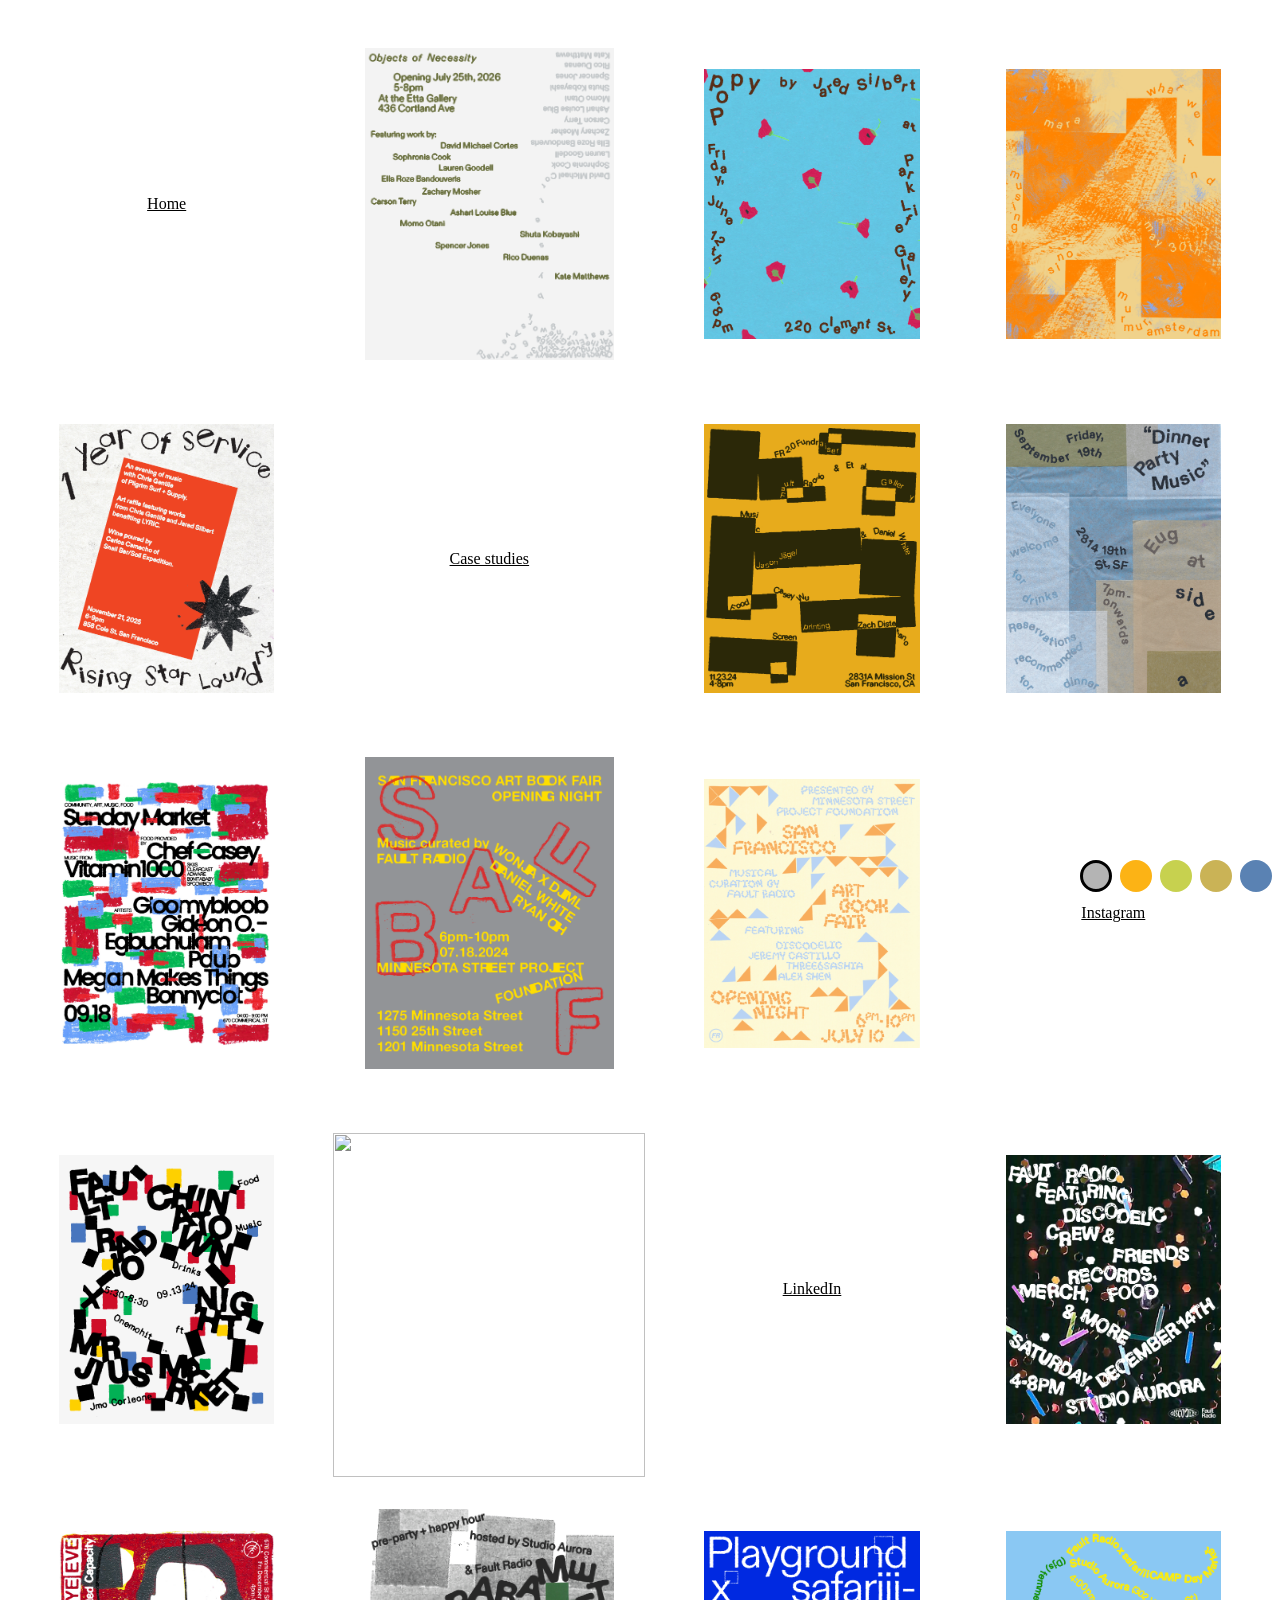
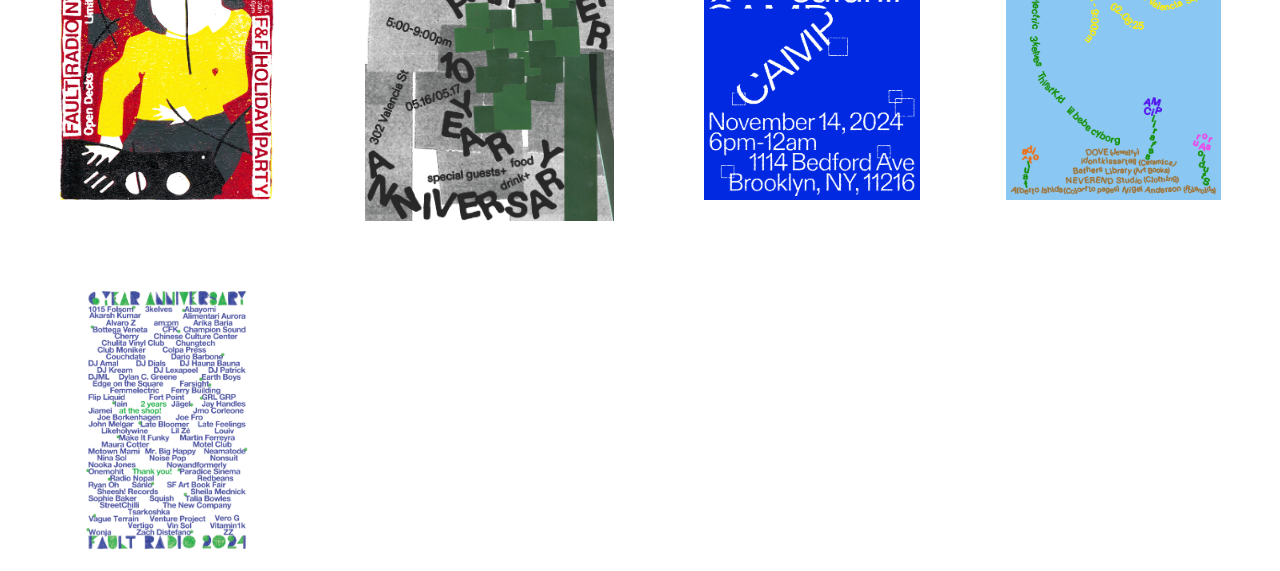
==== work/index.html @ 74e3fcdd "Fixing urls" ====
<html lang="en" data-theme="grey">
  <head>
    <link rel="stylesheet" href="/css/token.css" />
    <link rel="stylesheet" href="/css/global.css" />
    <meta name="viewport" content="width=device-width, initial-scale=1.0">
    <script src="/main.js" defer></script>
  </head>
  <body>
    <main>
        <div class="work-grid">
            <a class="grid-link" href="/">Home</a>
            <img class="work-grid-img img-zoom" src="/assets/flyers/etta.png">
            <img class="work-grid-img img-zoom" src="/assets/flyers/jaredsilbert.png">
            <img class="work-grid-img img-zoom" src="/assets/flyers/wwf.png">
            <img class="work-grid-img img-zoom" src="/assets/flyers/risingstar.png">
            <a class="grid-link" href="https://www.youtube.com/@talia_bowles" target="_blank">Case studies</a>
            <img class="work-grid-img img-zoom" src="/assets/flyers/etal.png">
            <img class="work-grid-img img-zoom" src="/assets/flyers/eug.png">
            <img class="work-grid-img img-zoom" src="/assets/flyers/artmarket.jpg">
            <img class="work-grid-img img-zoom" src="/assets/flyers/sfabf24.png">
            <img class="work-grid-img img-zoom" src="/assets/flyers/sfabf25.png">
            <a class="grid-link" href="https://www.instagram.com/talia_bowles/" target="_blank">Instagram</a>
            <img class="work-grid-img img-zoom" src="/assets/flyers/chinatownmarket.png">
            <img class="work-grid-img img-zoom" src="/assets/flyers/enarchivos.PNG">
            <a class="grid-link" href="https://www.linkedin.com/in/taliabowles/" target="_blank">LinkedIn</a>
            <img class="work-grid-img img-zoom" src="/assets/flyers/frdiscodelic.png">
            <img class="work-grid-img img-zoom" src="/assets/flyers/nyeeve.jpg">
            <img class="work-grid-img img-zoom" src="/assets/flyers/parameter.png">
            <img class="work-grid-img img-zoom" src="/assets/flyers/playground.png">
            <img class="work-grid-img img-zoom" src="/assets/flyers/safariiimarket.png">
            <img class="work-grid-img img-zoom" src="/assets/flyers/sixyranniversary.png">
        </div>

        <div class="theme-switcher">
            <button class="swatch" data-set-theme="default"     title="default"></button>
            <button class="swatch" data-set-theme="one"  title="one"></button>
            <button class="swatch" data-set-theme="two"  title="two"></button>
            <button class="swatch" data-set-theme="three" title="three"></button>
            <button class="swatch" data-set-theme="four"  title="four"></button>
        </div>
    </main>
            <div class="overlay" id="overlay">
         <img id="overlay-img" src="" alt="">
        </div>
  </body>
</html>
---- css/token.css ----
:root {
  --font-display:  arial, serif;
  --font-body:     arial, sans-serif;
  --font-mono:     arial, monospace;
 
  --text-xs:   clamp(0.8125rem,0.752875rem + .254vw,0.875rem);
  --text-sm:   clamp(0.875rem,0.625rem + .781vw,1rem);
  --text-base: 14px;
  --text-lg:   18px;
  --text-xl:   24px;
  --text-2xl:  32px;
  --text-3xl:  clamp(1.75rem,0.5rem + 3.125vw,2.5rem);
  --text-4xl:  clamp(2rem,0.5rem + 4.167vw,3rem);

  --lh-xs: 12px;
  --lh-sm:14px;
  --lh-base: 18px;
  --lh-lg: 22px;
  --lh-xl: 28px;
  --lh-2xl: 36px;
  --lh-3xl: 42px;
  --lh-3xl: 46px;
  
  
  --tracking-tight: -0.02em;
  --tracking-normal: 0em;
  --tracking-wide:  0.06em;
  --tracking-wider: 0.12em;
 
  --weight-light:   300;
  --weight-regular: 400;
  --weight-medium:  500;
 
/* ─── Spacing ────────────────────────────── */
  --space-1:  0.25rem;   /*  4px */
  --space-2:  0.5rem;    /*  8px */
  --space-3:  0.75rem;   /* 12px */
  --space-4:  1rem;      /* 16px */
  --space-5:  1.25rem;   /* 20px */
  --space-6:  1.5rem;    /* 24px */
  --space-8:  2rem;      /* 32px */
  --space-10: 2.5rem;    /* 40px */
  --space-12: 3rem;      /* 48px */
  --space-16: 4rem;      /* 64px */
  --space-20: 5rem;      /* 80px */
  --space-24: 6rem;      /* 96px */
  --space-32: 8rem;      /* 128px */
 
/* ─── Sizing ─────────────────────────────── */
  --max-width-sm:   480px;
  --max-width-md:   768px;
  --max-width-lg:   1024px;
  --max-width-xl:   1280px;
  --max-width-2xl:  1440px;
 
/* ─── Border Radius ──────────────────────── */
  --radius-sm:   4px;
  --radius-md:   8px;
  --radius-lg:   12px;
  --radius-xl:   24px;
  --radius-full: 9999px;
 
/* ─── Transitions ────────────────────────── */
  --ease-out:   cubic-bezier(0.16, 1, 0.3, 1);
  --ease-in:    cubic-bezier(0.7, 0, 0.84, 0);
  --ease-inout: cubic-bezier(0.83, 0, 0.17, 1);
 
  --duration-fast:   150ms;
  --duration-base:   250ms;
  --duration-slow:   400ms;
  --duration-slower: 700ms;
 
/* ─── Z-index ────────────────────────────── */
  --z-below:   -1;
  --z-base:     0;
  --z-raised:   10;
  --z-overlay:  100;
  --z-modal:    200;
  --z-toast:    300;
  --z-top:      400;
}
 
/* ============================================
   COLOR PALETTE — DEFAULT MODE
   ============================================ */
:root,
[data-theme="default"] {
 
  /* Canvas */
  --color-bg-select: rgb(180, 180, 180);
  --color-bg-main: rgb(255, 255, 255);
 
  /* Text */
  --on-bg-main-color-text:  rgb(0, 0, 0);
  --on-bg-select-color-text: rgb(255, 255, 255);
 
}
 
 
/* ============================================
   COLOR PALETTE — ONE MODE
   ============================================ */
[data-theme="one"] {
 
  /* Canvas */
  --color-bg-select: #fcb315;
  --color-bg-main: #a36aa5;
 
  /* Text */
  --on-bg-main-color-text:        #006eb8;
  --on-bg-select-color-text: #e31f26;
}


/* ============================================
   COLOR PALETTE — TWO MODE
   ============================================ */
[data-theme="two"] {
 
  /* Canvas */
  --color-bg-select: #c7d14f;
  --color-bg-main: #f8ed43;
 
  /* Text */
  --on-bg-main-color-text:        #40456a;
  --on-bg-select-color-text: #0d1c43;
}
 

/* ============================================
   COLOR PALETTE — THREE MODE
   ============================================ */
[data-theme="three"] {
 
  /* Canvas */
  --color-bg-select: #cab356;
  --color-bg-main: #111314;
 
  /* Text */
  --on-bg-main-color-text:        #78cdd0;
  --on-bg-select-color-text: #bb7125;
}
 

/* ============================================
   COLOR PALETTE — four MODE
   ============================================ */
[data-theme="four"] {
 
  /* Canvas */
  --color-bg-select: #5a82b3;
  --color-bg-main: #b6bfc1;
 
  /* Text */
  --on-bg-main-color-text:        #a36aa5;
  --on-bg-select-color-text:  #ab2439;
}


/* ============================================
   SYSTEM PREFERENCE FALLBACK
   Respects OS dark mode if no [data-theme] set
   ============================================ */
@media (prefers-color-scheme: dark) {
  :root:not([data-theme="light"]) {
    --color-bg:          #141210;
    --color-bg-subtle:   #1C1917;
    --color-bg-raised:   #242018;
    --color-bg-overlay:  rgba(20, 18, 16, 0.88);
    --color-text:        #EDE9E2;
    --color-text-muted:  #9C9288;
    --color-text-faint:  #615A52;
    --color-text-invert: #141210;
    --color-accent:        #E8834A;
    --color-accent-subtle: #3A1F0E;
    --color-accent-text:   #F5B48A;
    --color-secondary:        #7BA7CC;
    --color-secondary-subtle: #1A2E3F;
    --color-border:        rgba(237, 233, 226, 0.10);
    --color-border-strong: rgba(237, 233, 226, 0.22);
    --shadow-sm:  0 1px 3px rgba(0,0,0,.24), 0 1px 2px rgba(0,0,0,.18);
    --shadow-md:  0 4px 12px rgba(0,0,0,.32), 0 2px 4px rgba(0,0,0,.20);
    --shadow-lg:  0 12px 32px rgba(0,0,0,.40), 0 4px 8px rgba(0,0,0,.24);
    --shadow-xl:  0 24px 64px rgba(0,0,0,.52);
    --color-success: #4CAF82;
    --color-warning: #E0A832;
    --color-error:   #E05C4B;
  }
}
---- css/global.css ----
/* grids & containers */
main {
  margin: auto;
  max-width: 1440px;
}

body {
  margin: 0px;
  background-color: var(--color-bg-main);
}

p {
  margin-bottom: 8px;
  max-width: 540px;
}

ul {
  max-width: 540px;
  width: stretch;
}

ol {
  max-width: 540px;
  width: stretch;
}

.index-container {
  display: flex;
  flex-direction: column;
}

.resume-insert {
  display: flex;
  flex-direction: column;
  background-color: var(--color-bg-select);
  color: var(--on-bg-select-color-text);
  z-index: 800;
  width: 360px;
  position: absolute;
  rotate: -5deg;
  transition: transform 0.5s ease-in-out;
  transform: translateX(0);
}

.resume-insert:hover {
  transform: translateX(-200px);
}

.insert-child {
  width: fit-content;
  display: flex;
  flex-direction: column;
  justify-content: space-between;
  gap: 32px;
  padding: 32px;
}

.insert-section {
  display: flex;
  flex-direction: column;
  gap: 16px;
}

.insert-info-line {
  display: flex;
  flex-direction: row;
  gap: 16px;
}

.label {
  width: 25%;
}

.info {
  width: 75%;
}

.work-link {
  background-color: var(--color-bg-select);
  display: flex;
  height: 90vh;
  width: 90vw;
  z-index: 900;
  margin: 40px auto;
  align-items: center;
  justify-content: center;

}

.work-link div {
  text-decoration: none;
  letter-spacing: -0.3rem;
  color: var(--on-bg-select-color-text);
}

.work-link div:hover {
  color: var(--on-bg-select-color-text);
}

.letter-w {
  display: inline-block;
  transform: rotate(-15deg);
  transition: transform 0.5s ease;
}

.letter-o {
  display: inline-block;
  transform: rotate(-10deg);
  transition: transform 0.5s ease;
}

.letter-r {
  display: inline-block;
  transform: rotate(15deg);
  transition: transform 0.5s ease;
}

.letter-k {
  display: inline-block;
  transform: rotate(-15deg);
  transition: transform 0.5s ease;
}

.work-link:hover .letter-w,
.work-link:hover .letter-o,
.work-link:hover .letter-r,
.work-link:hover .letter-k {
  transform: rotate(0deg);
}

.index-hero {
  display: flex;
  flex-direction: column;
  gap: 40px;
  justify-content: center;
  align-items: center;
  margin: 40px auto;
  rotate: 3deg;
  width: 60vw;
  max-width: 800px;
  text-align: center;
  color: var(--on-bg-main-color-text);
}

.index-grid {
  display: grid;
  grid-template-columns: repeat(3, 1fr);
  width: auto;
  align-items: center;
  gap: 80px;
  padding: 80px;
  background-color: var(--color-bg-select);
}

.index-grid-child {
  display: flex;
  flex-direction: column;
  gap: 16px;
  align-items: center;
  color: var(--on-bg-color-text);
  transform: rotate(var(--rotation, 0deg));
}



.work-grid {
  display: grid;
  grid-template-columns: 1fr 1fr 1fr 1fr;
  gap: 32px;
  margin: 32px;
}

.work-grid-img {
  width: 100%;
    height: auto;
    object-fit: contain;
    margin: auto;
    aspect-ratio: 1 / 1;
    padding: 16 0;
    cursor: zoom-in;
    transition: opacity 0.5s;
}

.work-grid-img:hover {
  opacity: 80%;
}

.grid-link {
  height: 100%;
  width: 100%;
  display: flex;
  justify-content: center;
  align-items: center;
}

.overlay {
  display: none;
  position: fixed;
  inset: 0;
  background: rgba(0, 0, 0, 0.8);
  z-index: 999;
  justify-content: center;
  align-items: center;
  cursor: zoom-out;
}

.overlay.active {
  display: flex;
}

.overlay img {
  height: 90vh;
  width: auto;
  object-fit: contain;
}

.thumbnail {
  width: 100%;
  height: auto;
  margin: auto;
  object-fit: contain;
  aspect-ratio: 16 / 9;
}

.video-embed {
  display: flex;
  height: 100%;
  width: auto;
  align-items: center;
  transition: opacity 0.5s;
}

.video-embed:hover {
  opacity: 80%;
}

.text-section .text-base {
  padding-bottom: 16px;
}

.study-container {
  max-width: 672px;
  padding: 16px;
  margin: auto;
  color: var(--on-bg-main-color-text);
}

.img-caption-container {
  display: flex;
  flex-direction: column;
  gap: 8px;
  padding-bottom: 24px;
  transform: rotate(var(--rotation, 0deg));
}

.side-by-side-img-container {
  display: flex;
  flex-direction: row;
  gap: 8px;
}

.text-section {
  display: flex;
  flex-direction: column;
  gap: 8px;
  padding-bottom: 24px;
  align-items: center;
}

@media (max-width: 768px) {
  .resume-insert {
    position: static;
    width: 90%;
    margin-left: 10px;
  }

  .resume-insert:hover {
    transform: none;
  }

  .index-hero {
    margin: 64px auto;
    width: 90vw;
  }

  .text-grid {
    flex-direction: column;
  }

  .work-grid {
  grid-template-columns: 1fr 1fr;
  gap: 16px;
}

  .work-link div {
  letter-spacing: -.2rem;
}

}

@media (max-width: 540px) {

  .work-grid {
  grid-template-columns: 1fr;
  gap: 16px;
}

  .overlay img {
  height: auto;
  width: 90vw;
}

.grid-link {
  height: 400px;
}

}

/* theme switcher */
.theme-switcher {
  position: fixed;
  bottom: 0;   
  right: 0;       
  z-index: 999;
  display: flex;
  gap: 8px;
  margin: 8px;
}

.swatch {
  width: 32px;
  height: 32px;
  border-radius: 999px;
  border: 3px solid transparent;
  cursor: pointer;
  transition: border-color 0.3s ease; 
}

.swatch:hover {
  border-color: var(--on-bg-main-color-text);
}

.swatch.active {
  border-color: var(--on-bg-main-color-text);
}

@media (max-width: 768px) {
  .swatch {
    width: 40px;
    height: 40px;
  }
}

/* images */
.grid-img {
  height: 100%;
  width: auto;
}

.study-img {
  width: 100%;
  box-sizing: border-box;
}

/* Type styles */
a {
  color: var(--on-bg-main-color-text);
  transition: color 0.3s ease; 
}

a:hover {
  color: var(--color-bg-select);
}

.text-4xl {
  font-size: var(--text-4xl);
  line-height: var(--lh-4xl);
  font-family: var(--font-display);
  font-weight: var(--weight-medium);
  margin: 0px;
  letter-spacing: var(--tracking-tight);
  text-align: center;
}

.text-3xl {
  font-size: var(--text-3xl);
  line-height: var(--lh-3xl);
  font-family: var(--font-display);
  font-weight: var(--weight-medium);
  margin: 0px;
  letter-spacing: var(--tracking-tight);
  text-align: center;
}

.text-2xl {
  font-size: var(--text-2xl);
  line-height: var(--lh-2xl);
  font-family: var(--font-display);
  font-weight: var(--weight-medium);
  margin: 0px;
  letter-spacing: var(--tracking-tight);
  text-align: center;
}

.text-xl {
  font-size: var(--text-xl);
  line-height: var(--lh-xl);
  font-family: var(--font-display);
  font-weight: var(--weight-medium);
  margin: 0px;
  letter-spacing: var(--tracking-tight);
  text-align: center;
}

.text-lg {
  font-size: var(--text-lg);
  line-height: var(--lh-lg);
  font-family: var(--font-display);
  font-weight: var(--weight-medium);
  margin: 0px;
}

.text-base {
  font-size: var(--text-base);
  line-height: var(--lh-base);
  font-family: var(--font-body);
  font-weight: var(--weight-regular);
  margin: 0px;
  letter-spacing: var(--tracking-tight);
}

.text-sm {
  font-size: var(--text-sm);
  line-height: var(--lh-sm);
  font-family: var(--font-body);
  font-weight: var(--weight-regular);
  margin: 0px;
}

.text-xs {
  font-size: var(--text-xs);
  line-height: var(--lh-base);
  font-family: var(--font-mono);
  font-weight: var(--weight-regular);
  margin: 0px;
}

.text-eyebrow {
  font-size: var(--text-xs);
  line-height: var(--lh-base);
  font-family: var(--font-mono);
  font-weight: var(--weight-regular);
  margin: 0px;
  text-transform: uppercase;
}

.text-link {
  font-size: var(--text-base);
  font-family: var(--font-body);
  font-weight: var(--weight-regular);
  color: var(--color-text);
  text-decoration: underline;
  transition: filter var(--duration-slow) var(--ease-inout);
}

.text-link:hover {
    filter: blur(2px);
}

.secondary-text-link {
  font-size: var(--text-sm);
  font-family: var(--font-body);
  font-weight: var(--weight-regular);
  margin: 0px;
  color: var(--color-secondary-text);
  text-decoration: none;
}

.secondary-text-link:hover {
    filter: blur(2px);
}
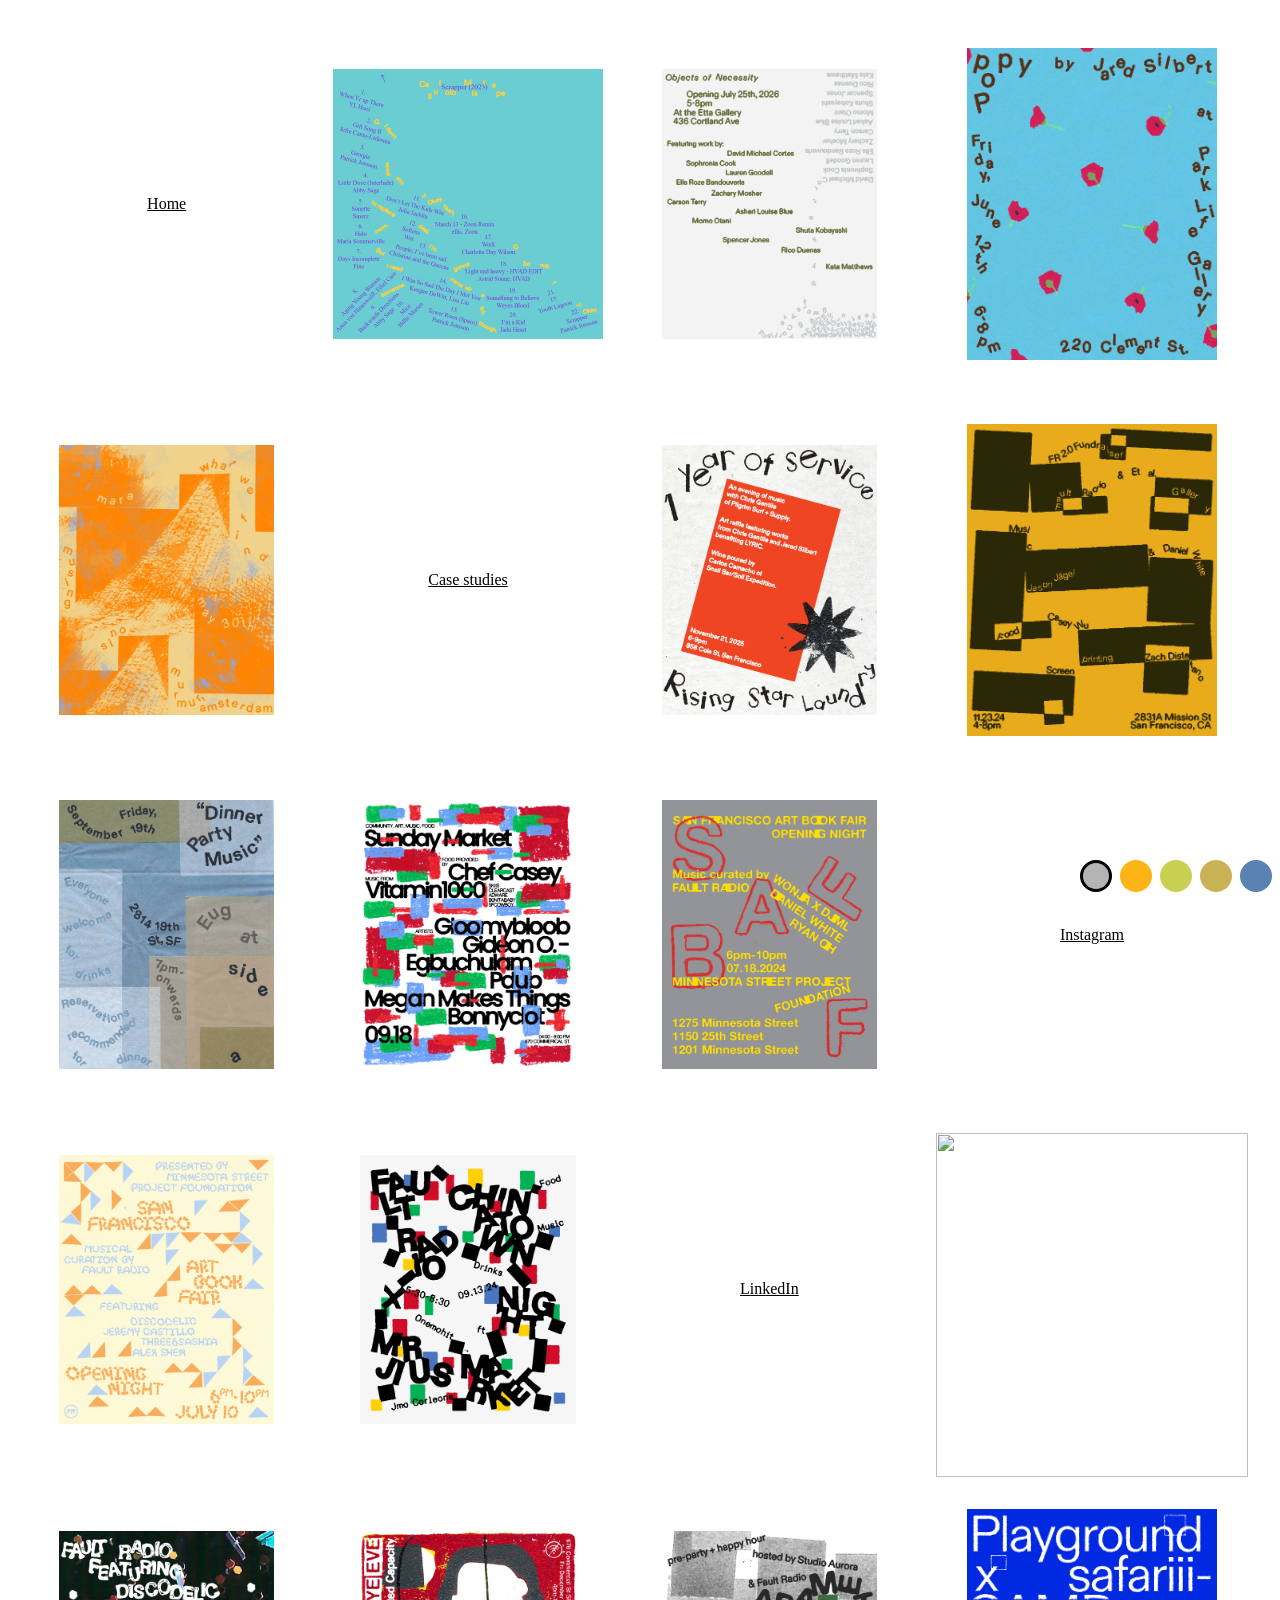
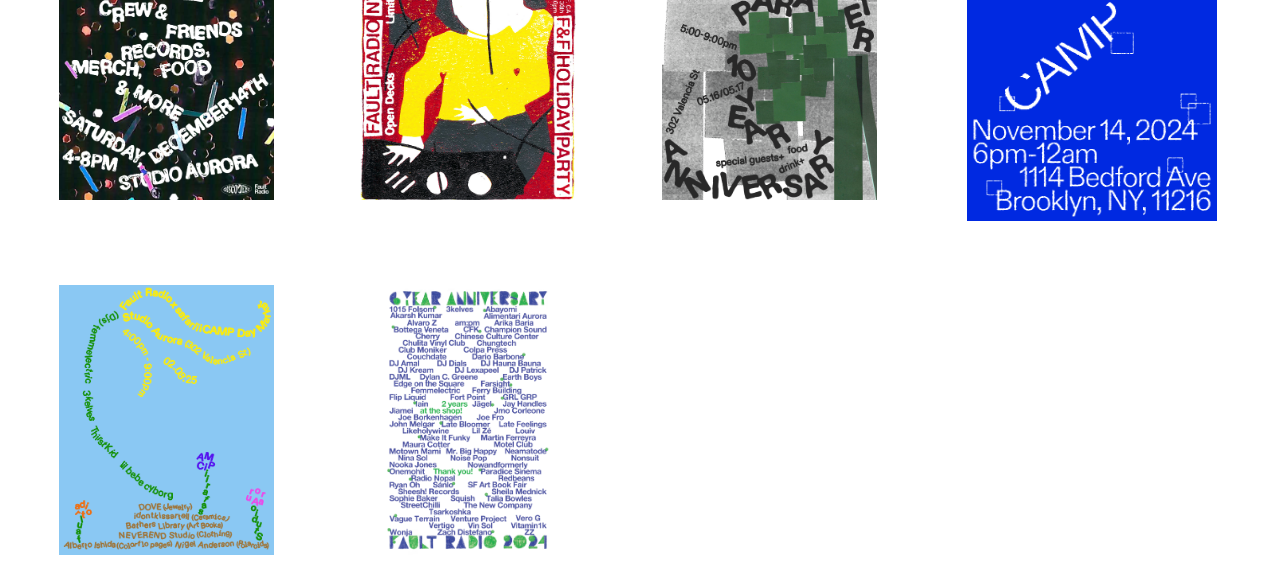
==== commit 90415a7e: "add scrapper poster" ====
--- a/work/index.html
+++ b/work/index.html
@@ -4,25 +4,27 @@
     <link rel="stylesheet" href="/css/global.css" />
     <meta name="viewport" content="width=device-width, initial-scale=1.0">
     <script src="/main.js" defer></script>
+    <link rel="icon" href="/faviconn.svg" type="image/svg">
   </head>
   <body>
     <main>
         <div class="work-grid">
             <a class="grid-link" href="/">Home</a>
+            <img class="work-grid-img img-zoom" src="/assets/flyers/scrappertracklistfinal.png">
             <img class="work-grid-img img-zoom" src="/assets/flyers/etta.png">
             <img class="work-grid-img img-zoom" src="/assets/flyers/jaredsilbert.png">
             <img class="work-grid-img img-zoom" src="/assets/flyers/wwf.png">
+            <a class="grid-link" href="https://www.youtube.com/@talia_bowles" target="_blank">Case studies</a>
             <img class="work-grid-img img-zoom" src="/assets/flyers/risingstar.png">
-            <a class="grid-link" href="https://www.youtube.com/@talia_bowles" target="_blank">Case studies</a>
             <img class="work-grid-img img-zoom" src="/assets/flyers/etal.png">
             <img class="work-grid-img img-zoom" src="/assets/flyers/eug.png">
             <img class="work-grid-img img-zoom" src="/assets/flyers/artmarket.jpg">
             <img class="work-grid-img img-zoom" src="/assets/flyers/sfabf24.png">
+            <a class="grid-link" href="https://www.instagram.com/talia_bowles/" target="_blank">Instagram</a>
             <img class="work-grid-img img-zoom" src="/assets/flyers/sfabf25.png">
-            <a class="grid-link" href="https://www.instagram.com/talia_bowles/" target="_blank">Instagram</a>
             <img class="work-grid-img img-zoom" src="/assets/flyers/chinatownmarket.png">
+            <a class="grid-link" href="https://www.linkedin.com/in/taliabowles/" target="_blank">LinkedIn</a>
             <img class="work-grid-img img-zoom" src="/assets/flyers/enarchivos.PNG">
-            <a class="grid-link" href="https://www.linkedin.com/in/taliabowles/" target="_blank">LinkedIn</a>
             <img class="work-grid-img img-zoom" src="/assets/flyers/frdiscodelic.png">
             <img class="work-grid-img img-zoom" src="/assets/flyers/nyeeve.jpg">
             <img class="work-grid-img img-zoom" src="/assets/flyers/parameter.png">
--- a/css/global.css
+++ b/css/global.css
@@ -44,6 +44,12 @@
 
 .resume-insert:hover {
   transform: translateX(-200px);
+}
+
+.index-section-list {
+  display: flex;
+  row-gap: 6px;
+  flex-direction: column;
 }
 
 .insert-child {
